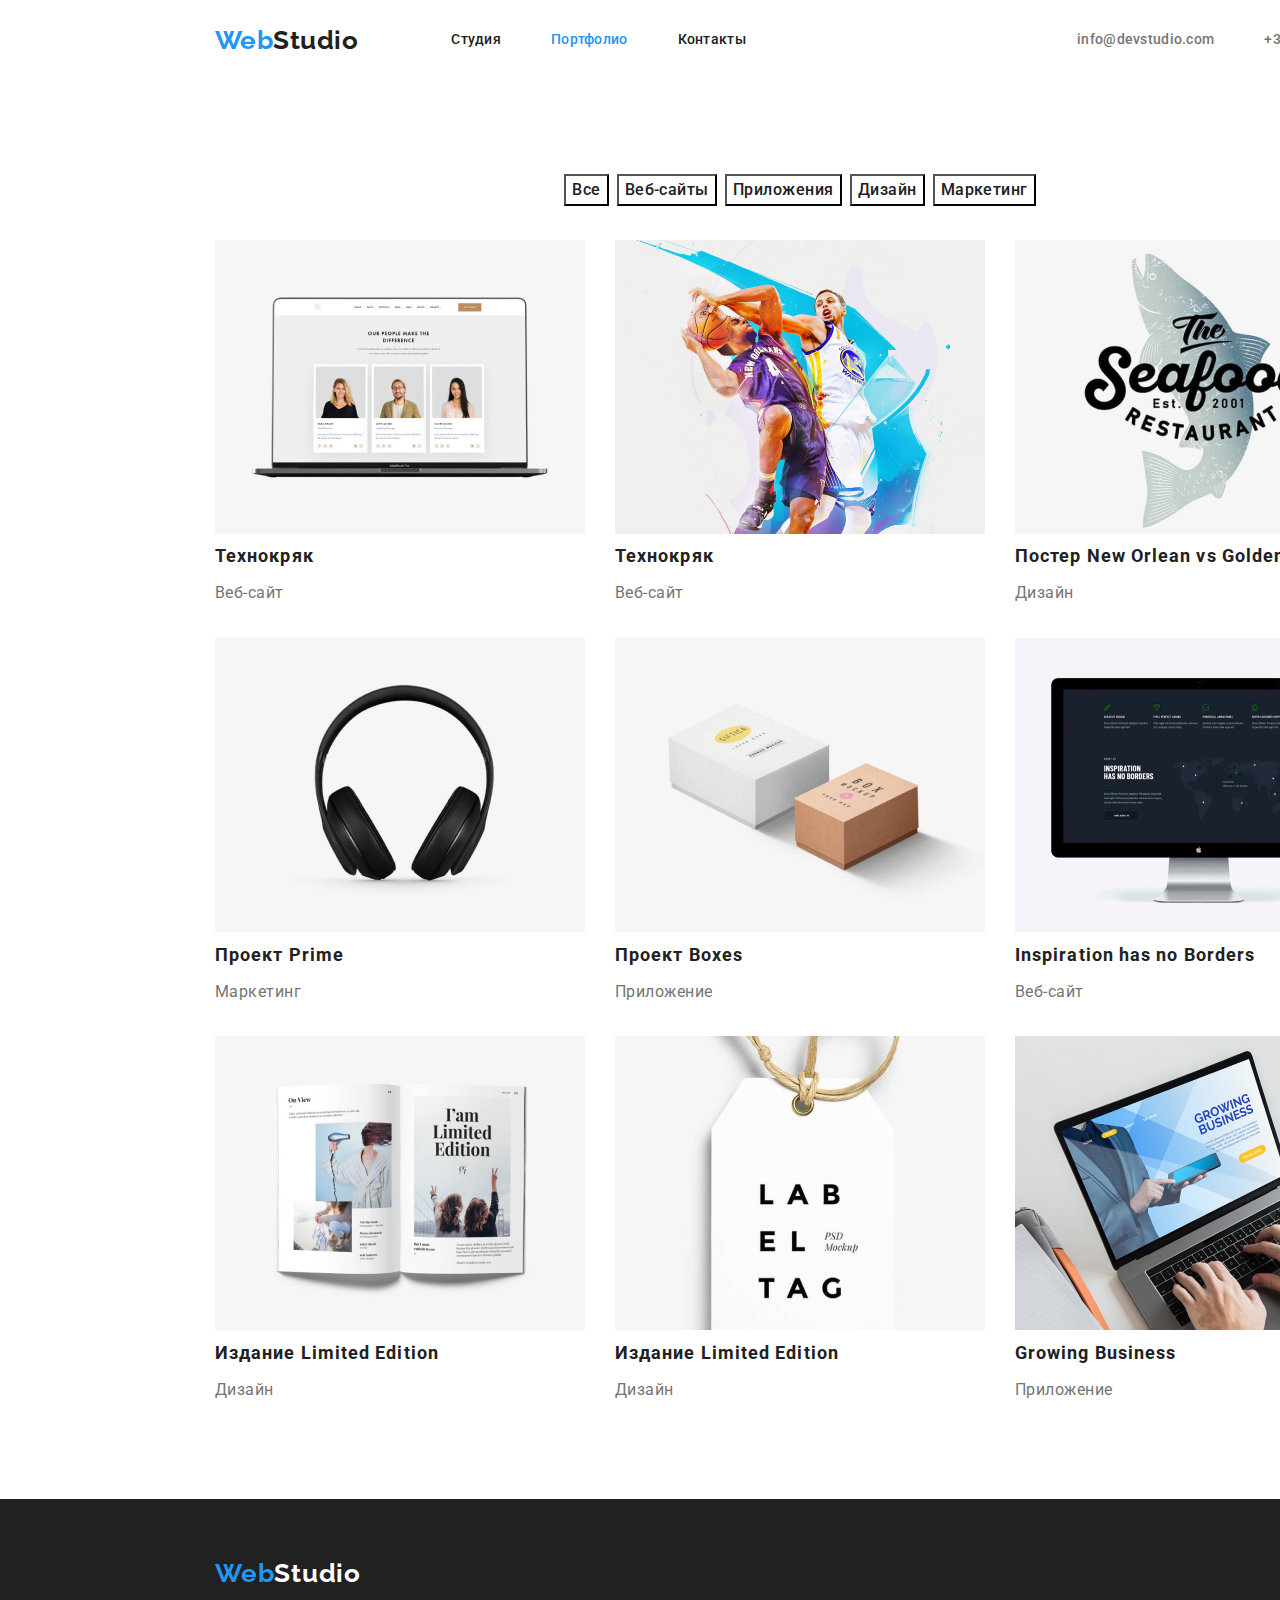
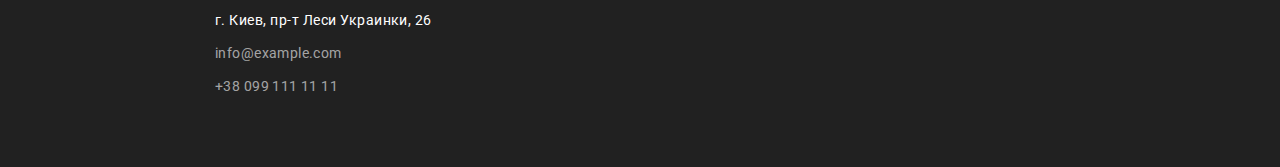
==== portfolio.html @ 6c75d53e "Стилізація index i portfolio" ====
<!DOCTYPE html>
    <html lang="en">
        <meta charset="UTF-8">
        <meta http-equiv="X-UA-Compatible" content="IE=edge">
        <meta name="viewport" content="width=device-width, initial-scale=1.0">
        <title>Портфолио</title>
        <link rel="preconnect" href="https://fonts.googleapis.com">
    <link rel="preconnect" href="https://fonts.gstatic.com" crossorigin>
    <link href="https://fonts.googleapis.com/css2?family=Raleway:wght@700&family=Roboto:wght@400;500;700;900&display=swap" rel="stylesheet">
    <link rel="stylesheet" href="https://cdnjs.cloudflare.com/ajax/libs/modern-normalize/1.0.0/modern-normalize.min.css"/>
    <link rel="stylesheet" href="./css/styles.css">

    <body>


        <header>
            <div class="container main-nav">
            <a href="/" class="header-logo">Web<span>Studio</span></a>

            <nav>
                <ul class="site-nav list">
                <li class="item"><a href="./index.html" class="link">Студия</a></li>
                <li class="item"><a href="./portfolio.html" class="link current">Портфолио</a></li>
                <li class="item"><a href="#" class="link">Контакты</a></li>
                </ul>
            </nav>

            <ul class="kontakt-nav list">
                <li class="item"><a href="info@devstudio.com" class="link">info@devstudio.com</a></li>
                <li class="item"><a href="+380961111111" class="link">+38 096 111 11 11</a></li>

            </ul>

        </div>

    <main>
    <!--filters-->
    <section class="filters section">
        <div class="container">
        <h1 class="visually-hidden">Приклади робіт</h1>
    <ul class="filters-list list">
        <li class="item"><button type="button" class="buttom primiry">Все</button></li>
        <li class="item"><button type="button" class="buttom">Веб-сайты</button></li>
        <li class="item"><button type="button" class="buttom">Приложения</button></li>
        <li class="item"><button type="button" class="buttom">Дизайн</button></li>
        <li class="item"><button type="button" class="buttom">Маркетинг</button></li>
    </ul>

    <ul class="projekt-list list">
        <li class="projekt-item">
            <img src="./images/website.jpg" alt="Технокряк" width="370">
            <h2 class="projekt-tittle">Технокряк</h2>
            <p class="text">Веб-сайт</p>
        </li>

        <li class="projekt-item">
            <img src="./images/design.jpg" alt="Постер New Orlean vs Golden Star" width="370">
            <h2 class="projekt-tittle">Технокряк</h2>
            <p class="text">Веб-сайт</p>
        </li>

        <li class="projekt-item">
            <img src="./images/app.jpg" alt="Ресторан Seafood" width="370">
            <h2 class="projekt-tittle">Постер New Orlean vs Golden Star</h2>
            <p class="text">Дизайн</p>
        </li>

        <li class="projekt-item">
            <img src="./images/marketing.jpg" alt="Проект Prime" width="370">
            <h2 class="projekt-tittle">Проект Prime</h2>
            <p class="text">Маркетинг</p>
        </li>

        <li class="projekt-item">
            <img src="./images/app1.jpg" alt="Проект Boxes" width="370">
            <h2 class="projekt-tittle">Проект Boxes</h2>
            <p class="text">Приложение</p>
        </li>

        <li class="projekt-item">
            <img src="./images/website1.jpg" alt="Inspiration has no Borders" width="370">
            <h2 class="projekt-tittle">Inspiration has no Borders</h2>
            <p class="text">Веб-сайт</p>
        </li>

        <li class="projekt-item">
            <img src="./images/design1.jpg" alt="Издание Limited Edition" width="370">
            <h2 class="projekt-tittle">Издание Limited Edition</h2>
            <p class="text">Дизайн</p>
        </li>

        <li class="projekt-item">
            <img src="./images/projectlab.jpg" alt="Проект LAB" width="370">
            <h2 class="projekt-tittle">Издание Limited Edition</h2>
            <p class="text">Дизайн</p>
        </li>

        <li class="projekt-item">
            <img src="./images/growingbusiness.jpg" alt="Growing Business" width="370">
            <h2 class="projekt-tittle">Growing Business</h2>
            <p class="text">Приложение</p>
        </li>
    </ul>
    </div>
    </section>
    </main>

    <footer class="footer">
        <div class="container">
        <a href="/" class="cellar-logo">Web<span class="cellar-item">Studio</span></a>
    <address class="address">
        <ul class="address-nav list">
        <li class="address-item"> <a href="г. Киев, пр-т Леси Украинки, 26" class="link">г. Киев, пр-т Леси Украинки, 26</a></li>
        <li class="address-item"> <a href="info@example.com" class="link link-item">info@example.com</a></li>
        <li class="address-item"> <a href="+380991111111" class="link link-item">+38 099 111 11 11</a></li>
    </ul>
    </address>
    </div>
    </footer>

    </body>
    </html>
---- css/styles.css ----
html{
    box-sizing: border-box;
}

*,
*::before,
*::after{
    box-sizing: inherit;
}

:root{
--main-decoretion-color: #FFFFFF;
--secondary-decoretion-color: #2196F3;
--text-primary-color: #212121;
--text-secondary-color: #757575;
}

body{
    width: 1600px;
    margin: 0;
    font-family: "Roboto", "sans-serif";
    background: var(--main-decoretion-color);
    color: var(--text-primary-color);
    letter-spacing: 0.03em;
}

.list{
    list-style: none;
    padding: 0;
    margin: 0;
}

a{
    text-decoration: none;
  }
.container{

    width: 1200px;
    padding-left: 15px;
    padding-right: 15px;
    margin: 0 auto;

}
.section{
    padding-top: 94px;
    padding-bottom: 94px;
}
  /*header*/

.main-nav{
    display: flex;
    align-items:center
}

.header-logo{

    margin-right: 93px;
    color: var(--secondary-decoretion-color);
    font-family: "Raleway","sans-serif";
    font-weight: 700;
    font-size: 26px;
    line-height: 1.19;
}
span{
    color: var(--text-primary-color);
}

.site-nav{
    display: flex;
}
.site-nav .item{
    margin-right: 50px;
}
.site-nav .item:not(:last-child){
    margin: 50;
}
.site-nav .link{
    display: block;
    padding-top: 32px;
    padding-bottom: 32px;

    color: var(--text-primary-color);
    font-weight: 500;
    font-size: 14px;
    line-height: 1.14;
    letter-spacing: 0.02em;
}

.site-nav .link:hover,
.site-nav .link:focus{
    color:var(--secondary-decoretion-color);
}

.site-nav .link.current{
    color: var(--secondary-decoretion-color);
}


.kontakt-nav{
    display: flex;
    margin-left: auto;

}
.kontakt-nav .item + .item{
    margin-left: 50px;
}

.kontakt-nav .link{
    display: block;
    padding-top: 32px;
    padding-bottom: 32px;

    color: var(--text-secondary-color);
    font-family: Roboto;
    font-weight: 500;
    font-size: 14px;
    line-height: 1.14;
    letter-spacing: 0.02em;
}
.kontakt-nav .link:hover,
.kontakt-nav .link:focus{

    color: var(--secondary-decoretion-color);
}

/*Hero*/
.hero{
    display: block;
    background-color: var(--text-primary-color);
    text-align: center;
}

.hero-title{
    display: block;
    align-self: center;
    margin-top: 0;
    margin-bottom: 30px;
    padding-top: 200px;
    padding-left: 452px;
    padding-right: 452px;



    font-weight: 900;
    font-size: 44px;
    line-height: 1.36;
    letter-spacing: 0.06em;
    text-transform: uppercase;
    color: var(--main-decoretion-color);
}

.hero-btm{
    margin-top: 0;
    margin-left: 700px;
    margin-right: 700px;
    margin-bottom: 200px;

    background-color: var(--secondary-decoretion-color);
    font-family: Roboto;
    font-style: normal;
    font-weight: 700;
    font-size: 16px;
    line-height: 1.87;

    align-items: center;
    text-align: center;
    letter-spacing: 0.06em;
    color: var(--main-decoretion-color);
}
.hero-btm:hover,
.hero-btm:focus{
    background-color: var(--secondary-decoretion-color);
    color: var(--main-decoretion-color);

}
/*feature*/
.feature-list{
    display: flex;
}

.feature .item + .item{
    margin-left: 30px;
}
.feature .tittle{
    margin-top: 0;
    margin-bottom: 10px;

    font-weight: 700;
    font-size: 14px;
    line-height: 1.14;
    text-transform: uppercase;

    color: var(--text-primary-color);

}
.feature .text{
    margin-top: 0;
    margin-bottom: 0;
    font-size: 14px;
    line-height: 1.71;

    color: var(--text-secondary-color);
}

/*Work*/

.work-list{
        display: flex;
}

.work .work-tittle{
    text-align: center;
    margin-top: 0%;
    margin-bottom: 50px;

}

.work .item + .item{
    margin-left: 30px;
}
.work .tittle{
    align-self: center;
    font-weight: 700;
    font-size: 36px;
    line-height: 1.16;
    text-align: center;

    color: var(--text-primary-color);

}

/*Team*/
.team-list{
    display: flex;
    margin-top: 0;
    margin-bottom: 0px;
}

.team .team-tittle{
    margin-top: 0;
    margin-bottom: 50px;
}


.team .list-item +.list-item{
    margin-left: 30px;
}
.team .team-tittle{
    font-weight: 700;
    font-size: 36px;
    line-height: 1.16;
    text-align: center;

    color: var(--text-primary-color);
}

.team .list-tittle{
    margin-top: 0;
    margin-bottom: 10px;

    font-weight: 500;
    font-size: 16px;
    line-height: 1.18;
    text-align: center;

    color: var(--text-primary-color);
}

.team .list-text{
    margin-top: 0;
    margin-bottom: 0;

    font-weight: 400;
    font-size: 16px;
    line-height: 1.18;
    text-align: center;

    color: var(--text-secondary-color);
}
/*filters*/

.visually-hidden {
    position: absolute;
    white-space: nowrap;
    width: 1px;
    height: 1px;
    overflow: hidden;
    border: 0;
    padding: 0;
    clip: rect(0 0 0 0);
    clip-path: inset(50%);
    margin: -1px;
  }

.filters-list{
    display: flex;
    justify-content: center;
    margin-top: 0;
    margin-bottom: 34px;

}

.filters-list .item + .item{
    margin-left: 8px;
}

.filters-list .buttom{
    cursor: pointer;
    color: var(--text-primary-color);
    background-color: var(--main-decoretion-color);
    font-family: Roboto;
    font-weight: 500;
    font-size: 16px;
    line-height: 1.62;
    text-align: center;
    letter-spacing: 0.03em;
}
.filters-list .buttom:hover{
    color: var(--main-decoretion-color);
    background-color: var(--secondary-decoretion-color);
}
.filters-list .buttom.primary{
    color: var(--main-decoretion-color);
    background-color: var(--secondary-decoretion-color);
}
/*projekt*/


.projekt-list{
    display: flex;
    flex-wrap: wrap;

}
.projekt-item{
    width: 370px;
    margin-right: 30px;
    margin-bottom: 30px;

}

.projekt-item:nth-child(3n){
    margin-right: 0;

}

.projekt-item:nth-last-child(-n+3){
    margin-bottom: 0;
}
.projekt-item .projekt-tittle{
    margin-top: 0;
    margin-bottom: 4px;
}

.projekt-item .text{
    margin-top: 0;
    margin-bottom: 0;
}
.projekt-tittle{
    color: var(--text-primary-color);
    font-weight: 700;
    font-size: 18px;
    line-height: 2;
    letter-spacing: 0.06em;
}

.projekt-list .text{
    color: var(--text-secondary-color);
    font-size: 16px;
    line-height: 1.87;
}
/*footer*/
.footer{

    background-color: var(--text-primary-color);
}
.footer .address{
    padding-bottom: 60px;
    width: 231px;
    font-family: "Roboto", "sans-serif";
}
.address-nav{
    display: flex;
    flex-direction: column;
    font-style: normal;
}

.address-nav .address-item{
    margin-top: 0;
    margin-bottom: 9px;
}
.cellar-logo{
    display: block;
    margin-top: 0;
    margin-bottom: 20px;
    padding-top: 60px;

    color: var(--secondary-decoretion-color);
    font-family: Raleway;
    font-weight: 700;
    font-size: 26px;
    line-height: 1.19x;
    letter-spacing: 0.03em;
}
.cellar-item{
    color: var(--main-decoretion-color);
}

.address-nav .link{
    color: var(--main-decoretion-color);
    font-size: 14px;
    line-height: 1.71;
}

.address-nav .link-item{
    font-size: 14px;
    line-height: 1.71;
    letter-spacing: 0.03em;
    color: rgba(255, 255, 255, 0.6);
}

.address-nav .link:hover,
.address-nav .link:focus{
   color: var(--secondary-decoretion-color);
}
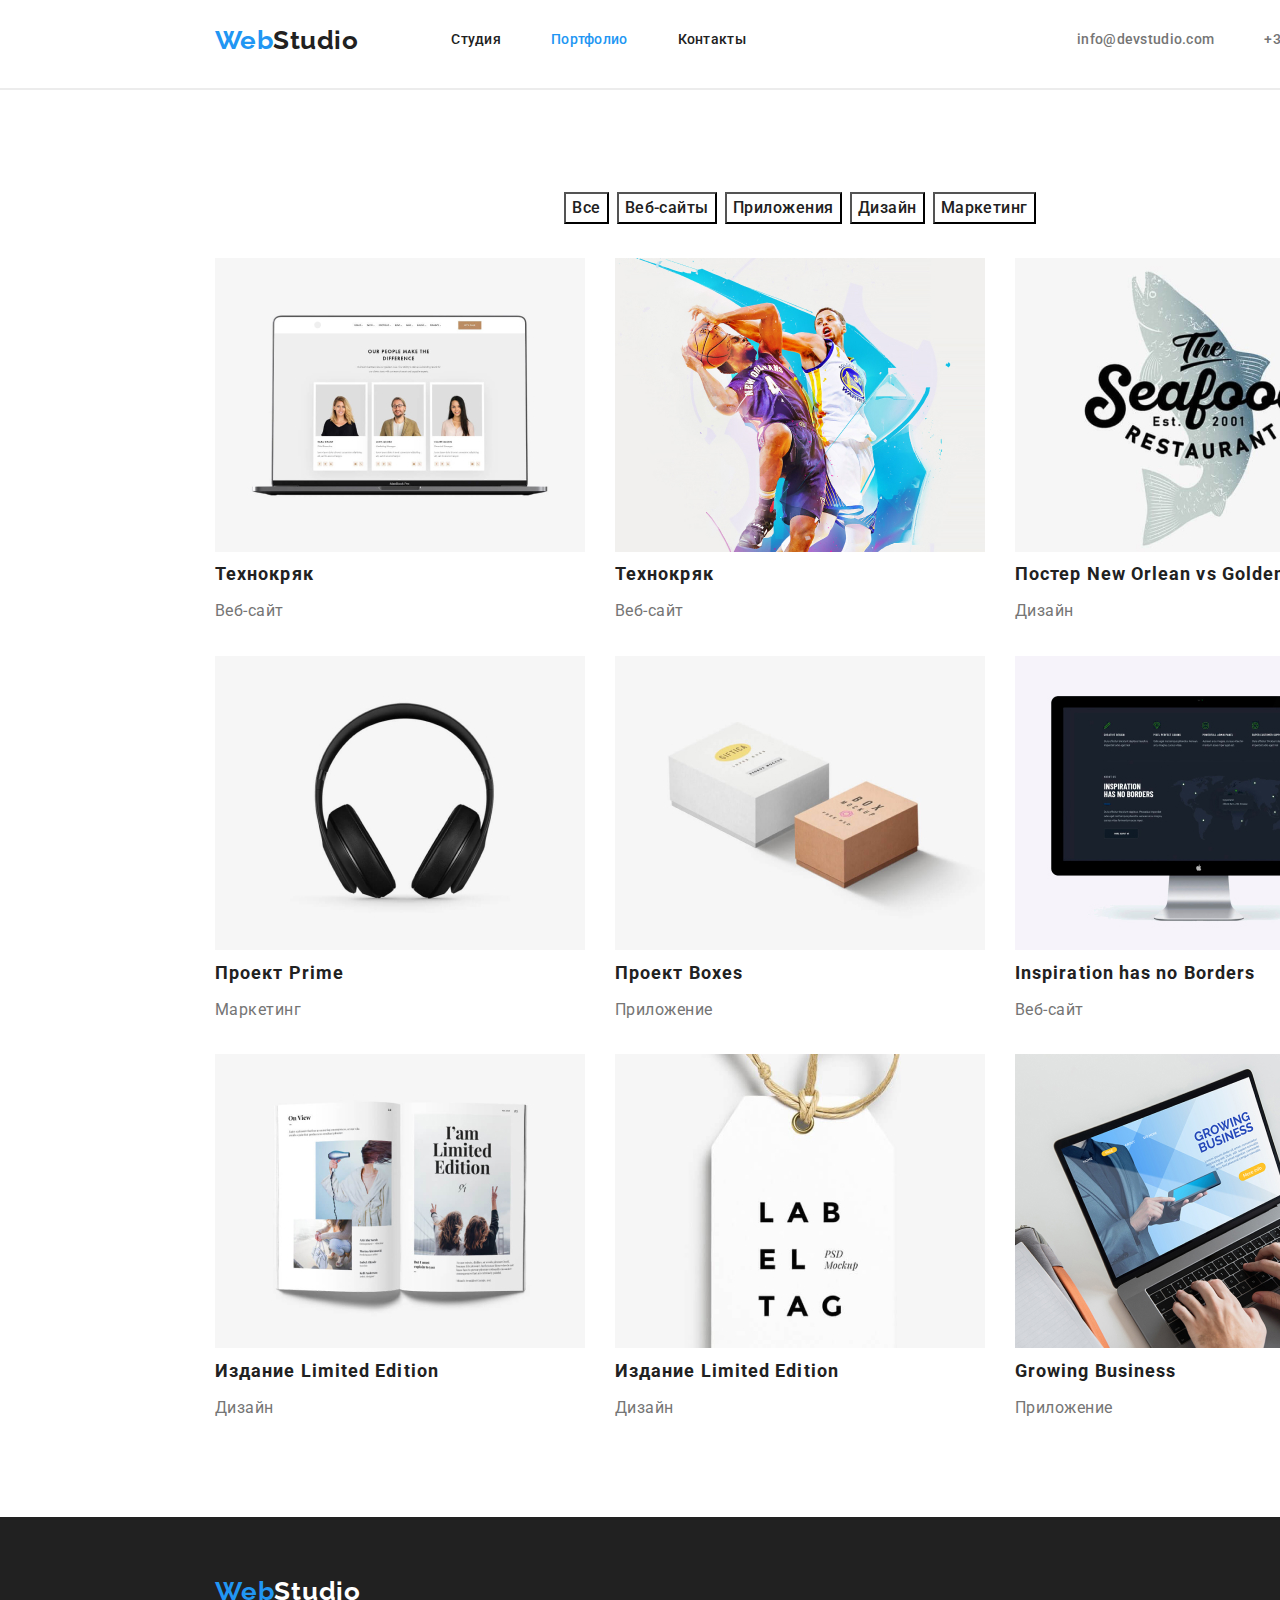
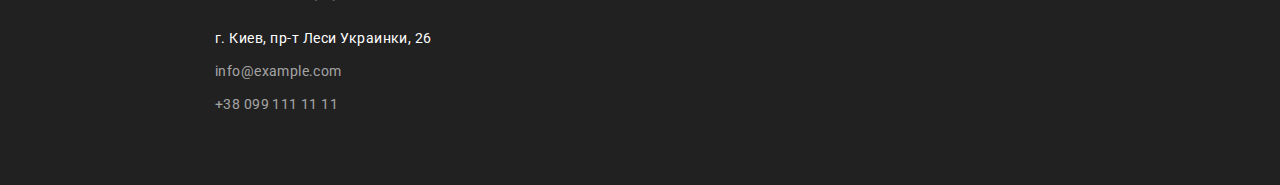
==== commit 66f6fb4b: "Додавання border в меню навігації" ====
--- a/portfolio.html
+++ b/portfolio.html
@@ -13,7 +13,7 @@
     <body>
 
 
-        <header>
+        <header class="header">
             <div class="container main-nav">
             <a href="/" class="header-logo">Web<span>Studio</span></a>
 
@@ -30,8 +30,8 @@
                 <li class="item"><a href="+380961111111" class="link">+38 096 111 11 11</a></li>
 
             </ul>
-
         </div>
+        <hr class="border">
 
     <main>
     <!--filters-->
--- a/css/styles.css
+++ b/css/styles.css
@@ -15,6 +15,7 @@
 --text-secondary-color: #757575;
 }
 
+
 body{
     width: 1600px;
     margin: 0;
@@ -121,6 +122,10 @@
 .kontakt-nav .link:focus{
 
     color: var(--secondary-decoretion-color);
+}
+
+.border{
+    border: 1px solid #ECECEC;
 }
 
 /*Hero*/
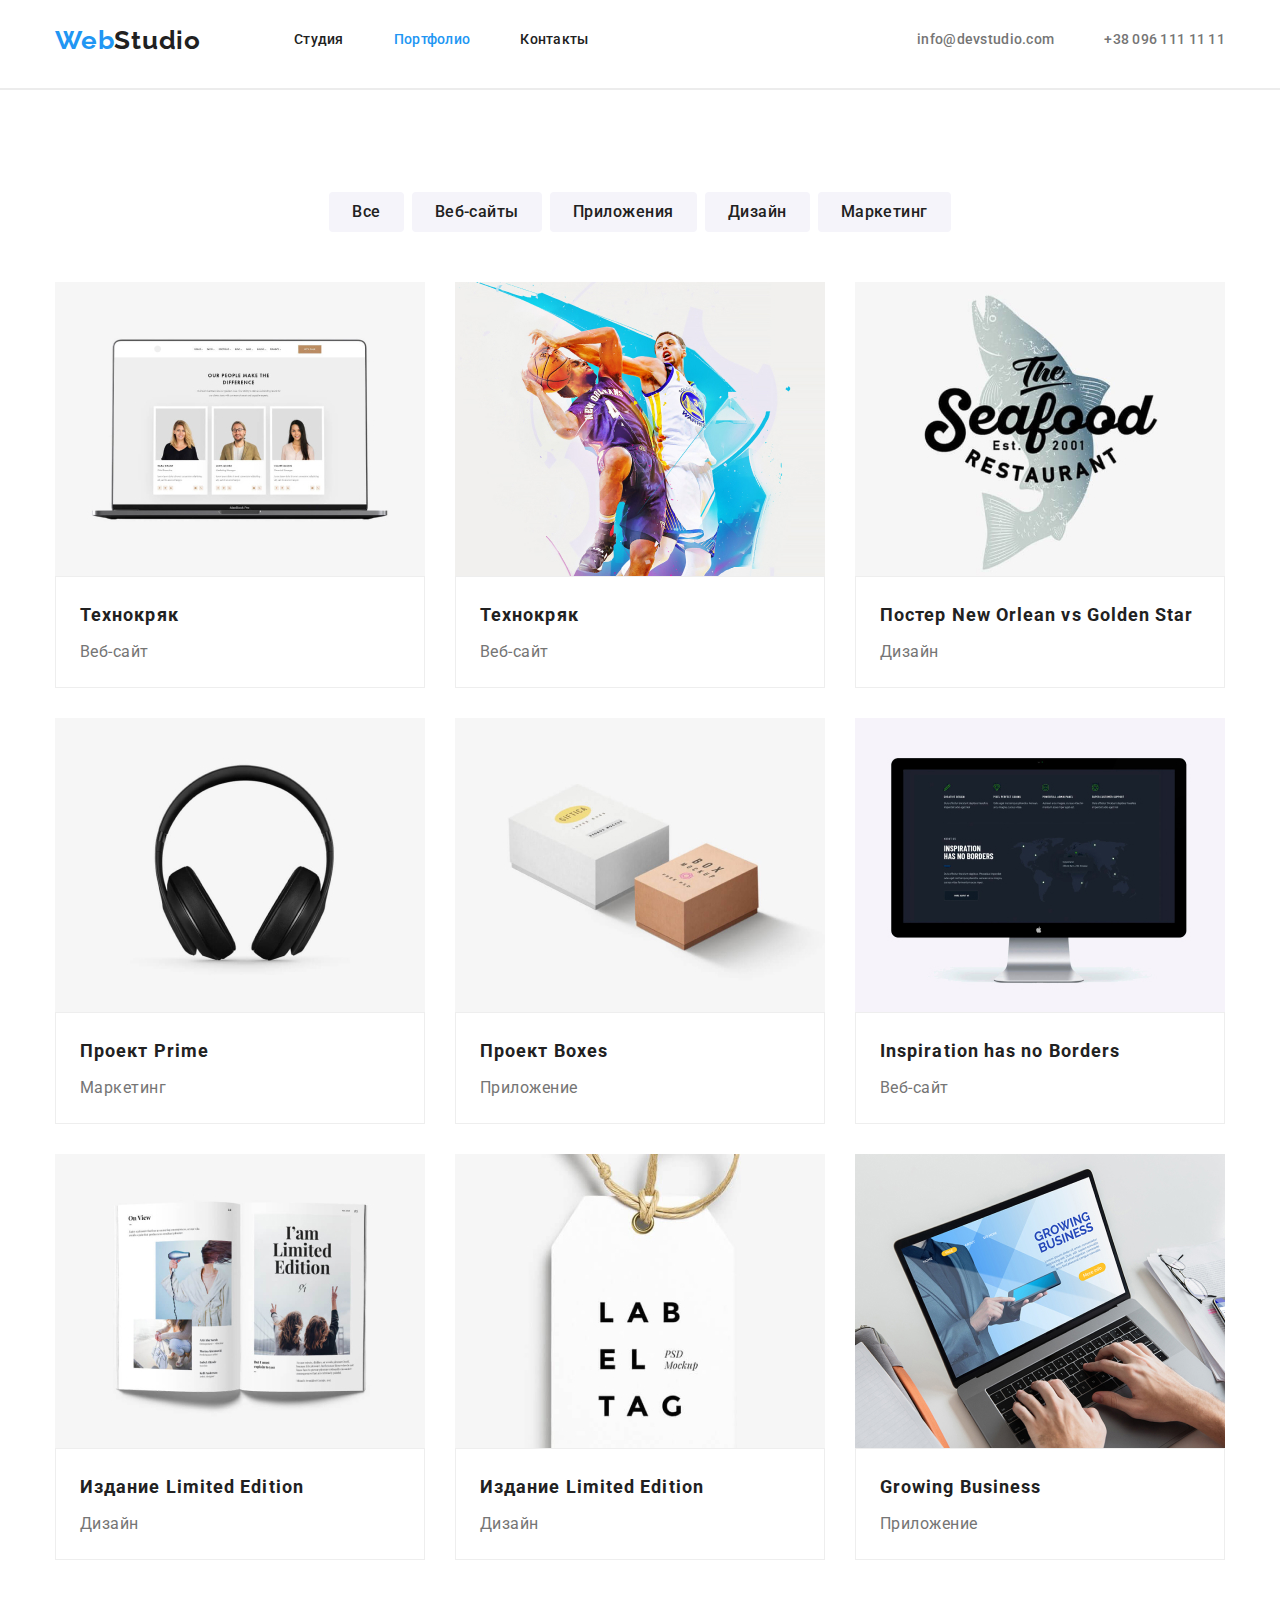
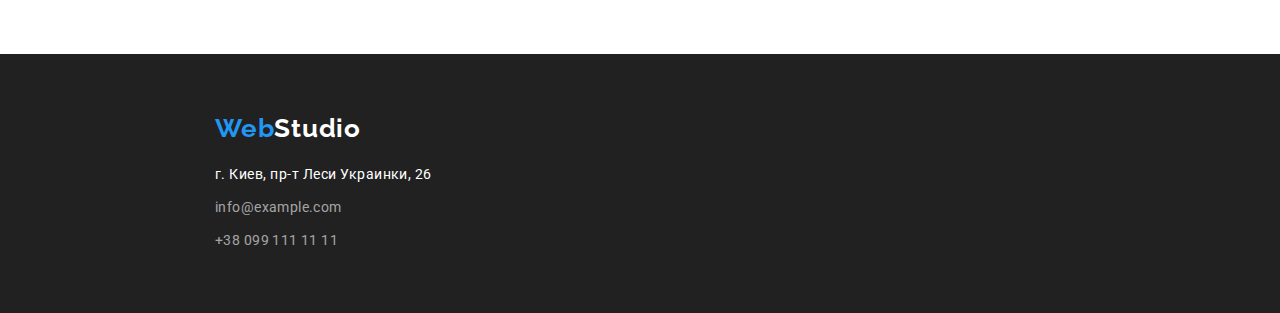
==== commit 56a56cf0: "Корекція стилізації" ====
--- a/portfolio.html
+++ b/portfolio.html
@@ -49,56 +49,74 @@
     <ul class="projekt-list list">
         <li class="projekt-item">
             <img src="./images/website.jpg" alt="Технокряк" width="370">
+            <div class="projekt-content">
             <h2 class="projekt-tittle">Технокряк</h2>
             <p class="text">Веб-сайт</p>
+            </div>
         </li>
 
         <li class="projekt-item">
             <img src="./images/design.jpg" alt="Постер New Orlean vs Golden Star" width="370">
+            <div class="projekt-content">
             <h2 class="projekt-tittle">Технокряк</h2>
             <p class="text">Веб-сайт</p>
+            </div>
         </li>
 
         <li class="projekt-item">
             <img src="./images/app.jpg" alt="Ресторан Seafood" width="370">
+            <div class="projekt-content">
             <h2 class="projekt-tittle">Постер New Orlean vs Golden Star</h2>
             <p class="text">Дизайн</p>
+            </div>
         </li>
 
         <li class="projekt-item">
             <img src="./images/marketing.jpg" alt="Проект Prime" width="370">
+            <div class="projekt-content">
             <h2 class="projekt-tittle">Проект Prime</h2>
             <p class="text">Маркетинг</p>
+            </div>
         </li>
 
         <li class="projekt-item">
             <img src="./images/app1.jpg" alt="Проект Boxes" width="370">
+            <div class="projekt-content">
             <h2 class="projekt-tittle">Проект Boxes</h2>
             <p class="text">Приложение</p>
+            </div>
         </li>
 
         <li class="projekt-item">
             <img src="./images/website1.jpg" alt="Inspiration has no Borders" width="370">
+            <div class="projekt-content">
             <h2 class="projekt-tittle">Inspiration has no Borders</h2>
             <p class="text">Веб-сайт</p>
+            </div>
         </li>
 
         <li class="projekt-item">
             <img src="./images/design1.jpg" alt="Издание Limited Edition" width="370">
+            <div class="projekt-content">
             <h2 class="projekt-tittle">Издание Limited Edition</h2>
             <p class="text">Дизайн</p>
+            </div>
         </li>
 
         <li class="projekt-item">
             <img src="./images/projectlab.jpg" alt="Проект LAB" width="370">
+            <div class="projekt-content">
             <h2 class="projekt-tittle">Издание Limited Edition</h2>
             <p class="text">Дизайн</p>
+            </div>
         </li>
 
         <li class="projekt-item">
             <img src="./images/growingbusiness.jpg" alt="Growing Business" width="370">
+            <div class="projekt-content">
             <h2 class="projekt-tittle">Growing Business</h2>
             <p class="text">Приложение</p>
+            </div>
         </li>
     </ul>
     </div>
@@ -107,6 +125,7 @@
 
     <footer class="footer">
         <div class="container">
+
         <a href="/" class="cellar-logo">Web<span class="cellar-item">Studio</span></a>
     <address class="address">
         <ul class="address-nav list">
@@ -115,6 +134,7 @@
         <li class="address-item"> <a href="+380991111111" class="link link-item">+38 099 111 11 11</a></li>
     </ul>
     </address>
+
     </div>
     </footer>
 
--- a/css/styles.css
+++ b/css/styles.css
@@ -13,12 +13,28 @@
 --secondary-decoretion-color: #2196F3;
 --text-primary-color: #212121;
 --text-secondary-color: #757575;
-}
-
-
+--buttom-decoretion-color:#F5F4FA;;
+}
+
+
+h1,
+h2,
+h3,
+h4,
+h5,
+h6,
+p,
 body{
-    width: 1600px;
     margin: 0;
+}
+
+img{
+    display: block;
+    margin: 0;
+    padding: 0;
+}
+body{
+
     font-family: "Roboto", "sans-serif";
     background: var(--main-decoretion-color);
     color: var(--text-primary-color);
@@ -54,13 +70,14 @@
 }
 
 .header-logo{
-
     margin-right: 93px;
     color: var(--secondary-decoretion-color);
     font-family: "Raleway","sans-serif";
     font-weight: 700;
     font-size: 26px;
     line-height: 1.19;
+    letter-spacing: 0.03em;
+
 }
 span{
     color: var(--text-primary-color);
@@ -118,6 +135,7 @@
     line-height: 1.14;
     letter-spacing: 0.02em;
 }
+
 .kontakt-nav .link:hover,
 .kontakt-nav .link:focus{
 
@@ -130,20 +148,21 @@
 
 /*Hero*/
 .hero{
-    display: block;
+    width: 1600px;
+    margin: 0 auto;
+    padding-top: 200px;
+    padding-bottom: 200px;
+    text-align: center;
     background-color: var(--text-primary-color);
-    text-align: center;
 }
 
 .hero-title{
-    display: block;
-    align-self: center;
-    margin-top: 0;
+
+    margin-top: 0;
+    margin-left: auto;
+    margin-right: auto;
     margin-bottom: 30px;
-    padding-top: 200px;
-    padding-left: 452px;
-    padding-right: 452px;
-
+    width: 698px;
 
 
     font-weight: 900;
@@ -155,30 +174,30 @@
 }
 
 .hero-btm{
-    margin-top: 0;
-    margin-left: 700px;
-    margin-right: 700px;
-    margin-bottom: 200px;
-
-    background-color: var(--secondary-decoretion-color);
-    font-family: Roboto;
-    font-style: normal;
+    border-radius: 4px;
+    border: 1px solid transparent;
+
+    min-width: 200px;
+    padding: 10px 32px;
+
+    cursor: pointer;
     font-weight: 700;
     font-size: 16px;
     line-height: 1.87;
 
+    background-color: var(--secondary-decoretion-color);
     align-items: center;
     text-align: center;
     letter-spacing: 0.06em;
+
     color: var(--main-decoretion-color);
 }
-.hero-btm:hover,
-.hero-btm:focus{
-    background-color: var(--secondary-decoretion-color);
-    color: var(--main-decoretion-color);
-
-}
+
 /*feature*/
+.feature{
+    margin-top: 94px;
+    margin-bottom: 47px;
+}
 .feature-list{
     display: flex;
 }
@@ -208,16 +227,30 @@
 }
 
 /*Work*/
+.work{
+    margin-top: 47px;
+    margin-bottom: 47px;
+}
 
 .work-list{
         display: flex;
 }
 
 .work .work-tittle{
-    text-align: center;
+
     margin-top: 0%;
     margin-bottom: 50px;
 
+
+    font-weight: 700;
+    font-size: 36px;
+    line-height: 1.67;
+    text-align: center;
+    letter-spacing: 0.03em;
+
+    color: #212121;
+
+
 }
 
 .work .item + .item{
@@ -235,6 +268,9 @@
 }
 
 /*Team*/
+.team.section{
+    padding-top: 47px;
+}
 .team-list{
     display: flex;
     margin-top: 0;
@@ -259,6 +295,9 @@
     color: var(--text-primary-color);
 }
 
+.item-kontent{
+    padding: 30px 60px;
+}
 .team .list-tittle{
     margin-top: 0;
     margin-bottom: 10px;
@@ -301,7 +340,7 @@
     display: flex;
     justify-content: center;
     margin-top: 0;
-    margin-bottom: 34px;
+    margin-bottom: 50px;
 
 }
 
@@ -309,25 +348,31 @@
     margin-left: 8px;
 }
 
-.filters-list .buttom{
+.buttom{
+    display: inline-block;
+    border-radius: 4px;
+    border: 1px solid transparent;
+    padding: 6px 22px;
+    background-color:var(--buttom-decoretion-color);
+
     cursor: pointer;
-    color: var(--text-primary-color);
-    background-color: var(--main-decoretion-color);
-    font-family: Roboto;
+    min-width: 73px;
     font-weight: 500;
     font-size: 16px;
     line-height: 1.62;
     text-align: center;
     letter-spacing: 0.03em;
-}
-.filters-list .buttom:hover{
+
+    color: var(--text-primary-color);
+    text-decoration: none;
+}
+
+.filters-list .buttom:hover,
+.filters-list .buttom:focus{
     color: var(--main-decoretion-color);
     background-color: var(--secondary-decoretion-color);
 }
-.filters-list .buttom.primary{
-    color: var(--main-decoretion-color);
-    background-color: var(--secondary-decoretion-color);
-}
+
 /*projekt*/
 
 
@@ -347,7 +392,12 @@
     margin-right: 0;
 
 }
-
+.projekt-content{
+    width: 370px;
+    padding: 20px 24px;
+    border: 1px solid #EEEEEE;
+
+}
 .projekt-item:nth-last-child(-n+3){
     margin-bottom: 0;
 }
@@ -375,29 +425,33 @@
 }
 /*footer*/
 .footer{
-
+    width: 1600px;
+    margin: 0 auto;
+    padding-top: 60px;
+    padding-bottom: 60px;
     background-color: var(--text-primary-color);
 }
+
 .footer .address{
-    padding-bottom: 60px;
-    width: 231px;
     font-family: "Roboto", "sans-serif";
 }
+
 .address-nav{
+
     display: flex;
     flex-direction: column;
     font-style: normal;
 }
 
 .address-nav .address-item{
-    margin-top: 0;
     margin-bottom: 9px;
+}
+.address-nav .address-item:last-child{
+    margin-bottom: 0;
 }
 .cellar-logo{
     display: block;
-    margin-top: 0;
     margin-bottom: 20px;
-    padding-top: 60px;
 
     color: var(--secondary-decoretion-color);
     font-family: Raleway;
